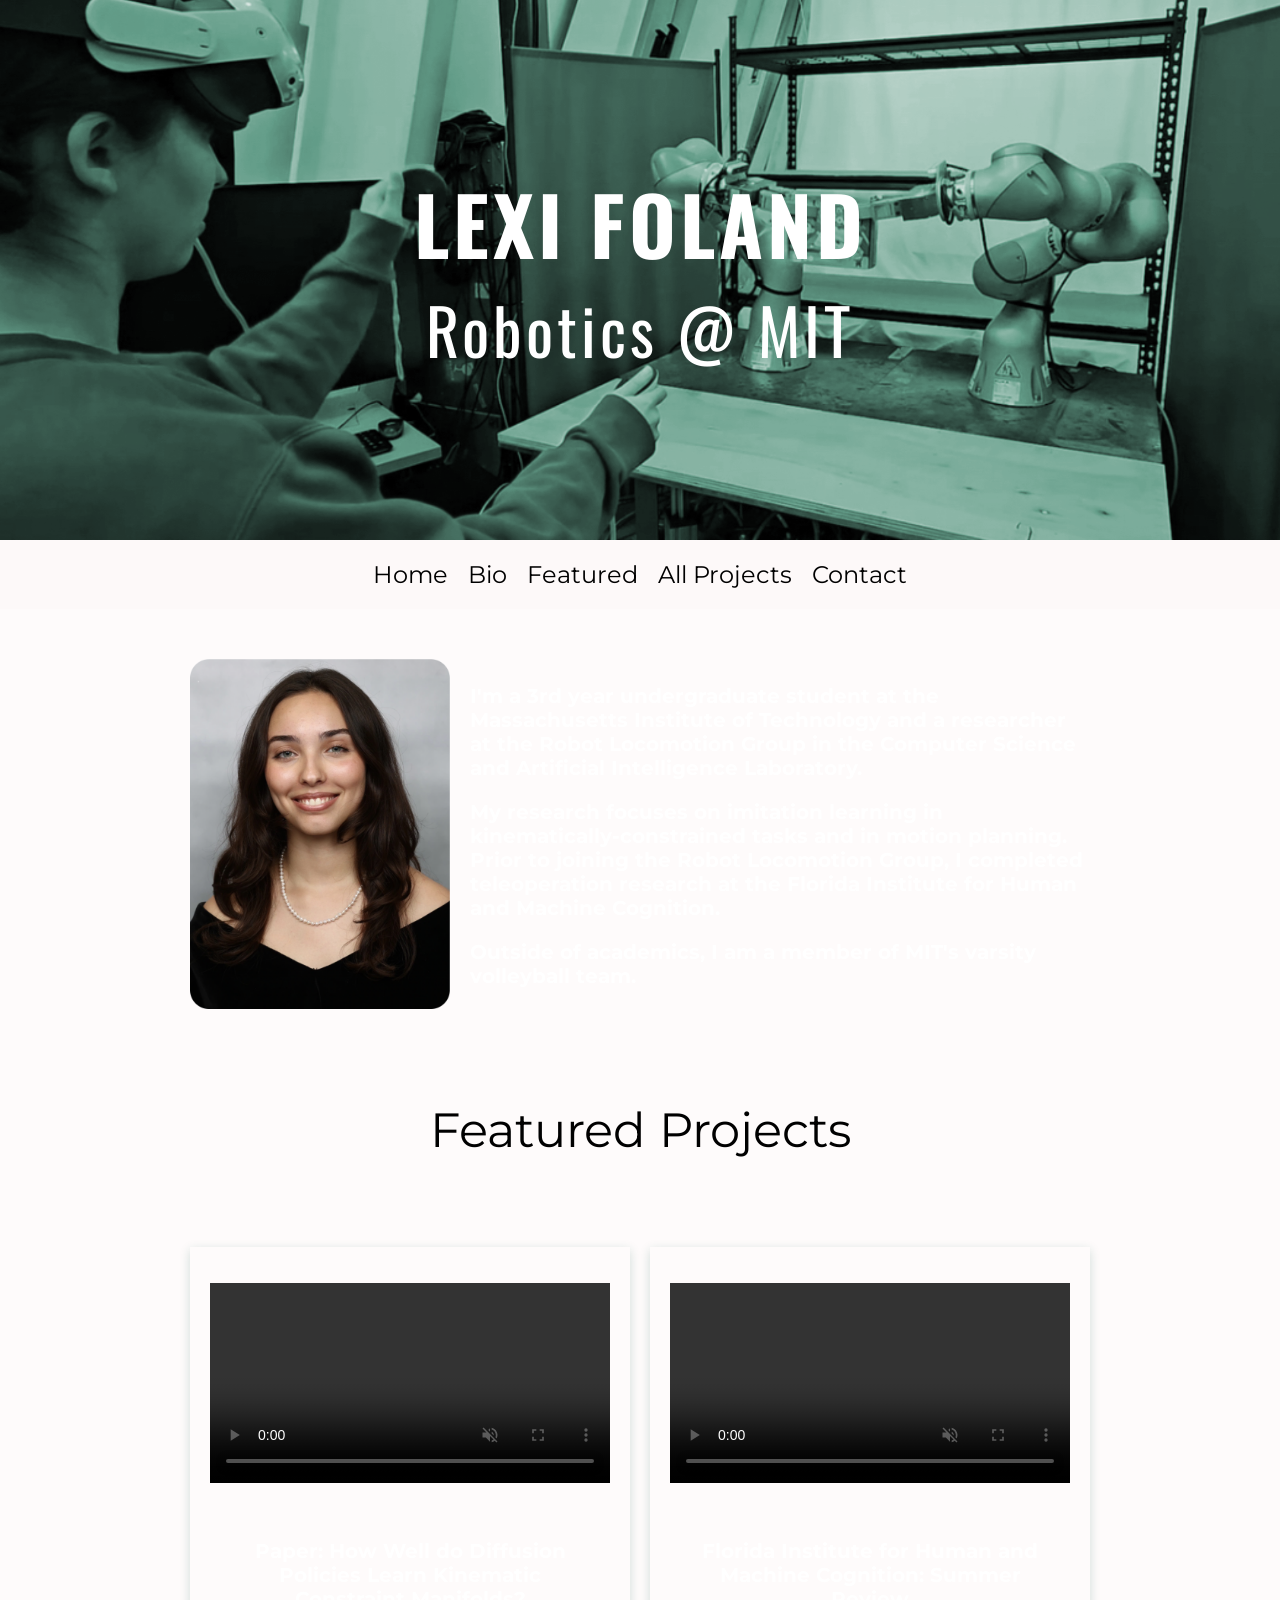
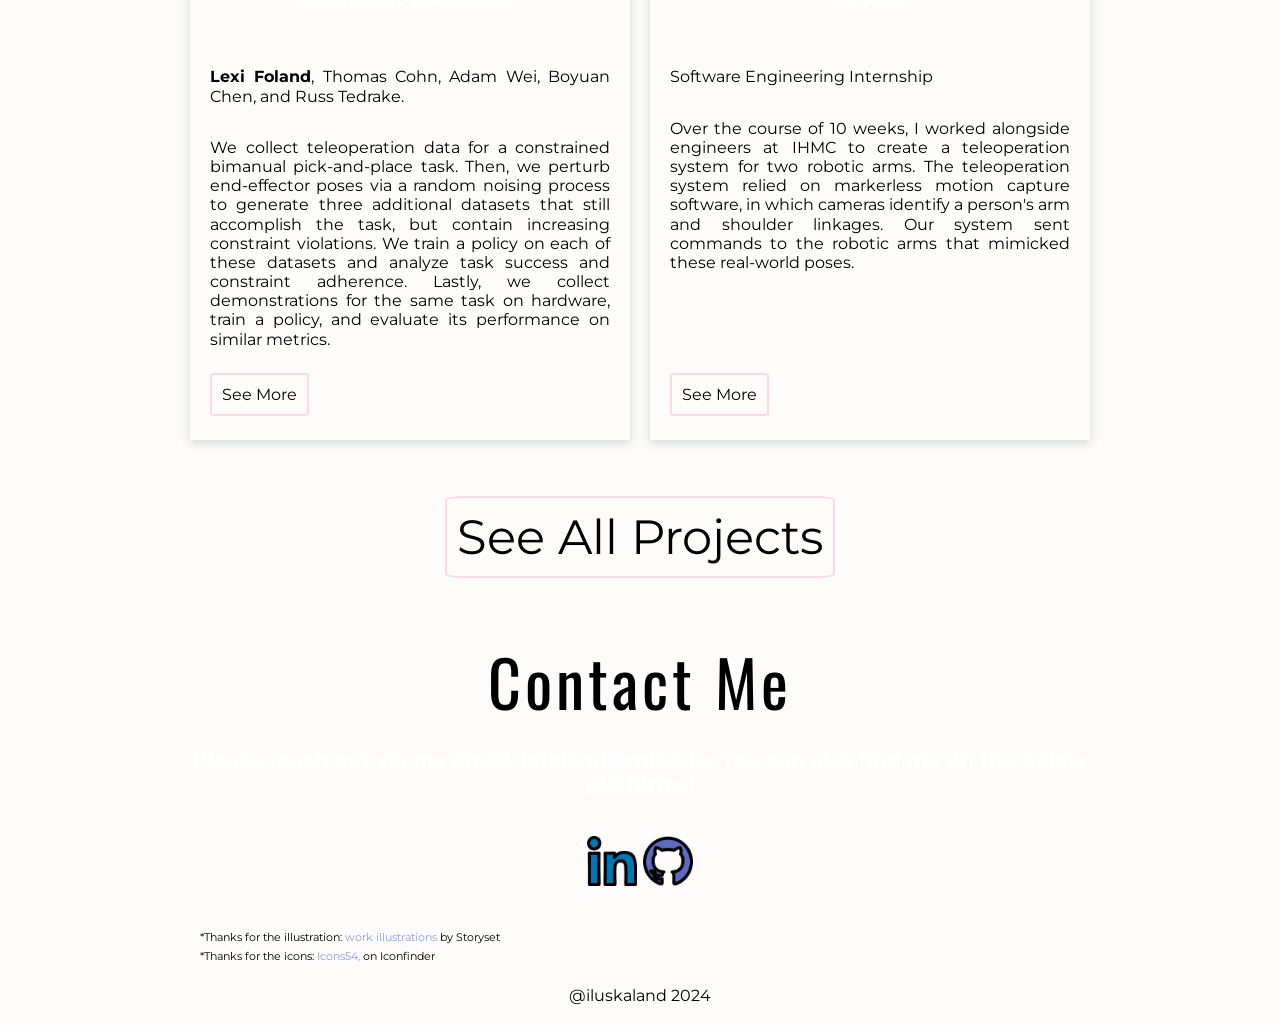
==== index.html @ 935d7202 "Adding personalized content" ====
<!DOCTYPE html>
<html lang="en">

<head>
    <meta charset="UTF-8">
    <meta name="viewport" content="width=device-width, initial-scale=1.0">
    <!-- Review this part and modify it to your liking -->
    <meta name="description" content="Sample text for portfolio template meta tag">
    <meta name="keywords" content="Sample text for portfolio template meta tag">
    <meta name="author" content="Sample text for portfolio template meta tag">
    <title>Lexi Foland</title>
    <!-- Adding favicon for older and modern browsers,
        It is best to add favicon to the main folder,
        I used an only ico converter for best result,
        Do not forget to clear you cache to see the changes -->
    <link rel="shortcut icon" type="image/x-icon" href="favicon.ico">
    <link rel="icon" type="image/x-icon" href="favicon.ico">
    <link rel="stylesheet" type="text/css" href="style.css">
    <!-- font for the quote -->
    <link rel="preconnect" href="https://fonts.googleapis.com">
    <link rel="preconnect" href="https://fonts.gstatic.com" crossorigin>
    <link href="https://fonts.googleapis.com/css2?family=Covered+By+Your+Grace&display=swap" rel="stylesheet">
    <!-- font for the body -->
    <link rel="preconnect" href="https://fonts.googleapis.com">
    <link rel="preconnect" href="https://fonts.gstatic.com" crossorigin>
    <link href="https://fonts.googleapis.com/css2?family=Montserrat:wght@200&display=swap" rel="stylesheet">
    <link rel="preconnect" href="https://fonts.gstatic.com" crossorigin>
    <link href="https://fonts.googleapis.com/css2?family=Montserrat:wght@400&display=swap" rel="stylesheet">
    <!-- font for headings -->
    <link rel="preconnect" href="https://fonts.googleapis.com">
    <link rel="preconnect" href="https://fonts.gstatic.com" crossorigin>
    <link href="https://fonts.googleapis.com/css2?family=Oswald:wght@200&display=swap" rel="stylesheet">
    <link rel="preconnect" href="https://fonts.gstatic.com" crossorigin>
    <link href="https://fonts.googleapis.com/css2?family=Oswald:wght@400&display=swap" rel="stylesheet">
</head>

<body>

    <div class="background-image"></div>
    <!-- navigation bar -->

    <!-- Hero / Header Section -->
    <header id="header" class="header-bg">

    <section class="header-content">
        <h1 class="large">Lexi Foland</h1>
        <h2 class="medium-spacing">Robotics @ MIT</h2>
    </section>
    </header>

    <nav class="sticky">
        <label for="drop" class="toggle" id="main-toggle">
            <span class="nav-icon"></span>
        </label>
        <input type="checkbox" id="drop">
        <ul class="main-nav">
            <li><a href="#header">Home</a></li>
            <li><a href="#about-me">Bio</a></li>
            <li><a href="#featured-projects">Featured</a></li>
            <li><a href="portfolio.html">All Projects</a></li>
            <li><a href="#contact-me">Contact</a></li>
        </ul>
    </nav>

    <section id="about-me" class="wrapper">
        <section class="margin-auto">
            <img class="max-width max-height" src="assets/self_portrait.png" alt="about-me-logo">
        </section>
        <section class="align-center">
            <p class="bold">I'm a 3rd year undergraduate student at the Massachusetts Institute of Technology and a researcher at the Robot Locomotion Group in the Computer Science and Artificial Intelligence Laboratory.</p>
            <p class="bold">My research focuses on imitation learning in kinematically-constrained tasks and in motion planning. Prior to joining the Robot Locomotion Group, I completed teleoperation research at the Florida Institute for Human and Machine Cognition.</p>
            <p class="bold">Outside of academics, I am a member of MIT's varsity volleyball team. </p>
            <p class="bold"></p>
        </section>
    </section>

    <!-- Projects -->
    <!-- If you have more projects you are working on at the moment, or just want to show more, double the whole section below without the title and you are good to go -->
    <section>
        <h3 class="main-title center padding" id="featured-projects">Featured Projects</h3>
    </section>
    <section class="wrapper">
        <section class="column card justify flex">
            <p><video class="box max-width align-center" autoplay loop muted controls src="assets/18.mp4"></video></p>
            <p class="padding bold center">Paper: How Well do Diffusion Policies Learn Kinematic Constraint Manifolds?</p>
            <p><b>Lexi Foland</b>, Thomas Cohn, Adam Wei, Boyuan Chen, and Russ Tedrake.</p>
            <p>We collect teleoperation data for a constrained bimanual pick-and-place task. Then, we perturb end-effector poses via a random noising process to generate three additional datasets that still accomplish the task, but contain increasing constraint violations. We train a policy on each of these datasets and analyze task success and constraint adherence. Lastly, we collect demonstrations for the same task on hardware, train a policy, and evaluate its performance on similar metrics.</p>
            <p class="padding-top bottom"><a href="https://diffusion-learns-kinematic.github.io/" class="button-outline">See More</a></p>
        </section>
        <section class="column card justify flex">
            <p><video class="box max-width align-center" autoplay loop muted controls src="assets/Franka Arms QP Vid 1.mp4"></video></p>
            <p class="padding bold center">Florida Institute for Human and Machine Cognition: Summer Review</p>
            <p>Software Engineering Internship</p>
            <p>Over the course of 10 weeks, I worked alongside engineers at IHMC to create a teleoperation system for two robotic arms.
                The teleoperation system relied on markerless motion capture software, in which cameras identify a person's arm and shoulder linkages.
                Our system sent commands to the robotic arms that mimicked these real-world poses.</p>
            <p class="padding-top bottom"><a href="https://youtu.be/0zt8CV0h6kI?si=H4PTQdbEcE3grcMt" class="button-outline">See More</a></p>
        </section>

    </section>
    <section>
        <h3 class="main-title center"><a href="portfolio.html" class="button-outline"> See All Projects </a></h3>
    </section>

    <!-- contact me -->
    <!-- Five logo can be in one row, and if it still not enough, you can create another row, buy doubleing the "box-contact" section -->
    <section id="contact-me" class="w-900 padding">
        <section class="margin-auto align-center">
            <h1 class="medium-spacing center">Contact Me<span></span></h1>
            <h2 class="bold center"></p> Please reach out via my email, lkfoland@mit.edu. You can also find me on the below platforms!</p>
            <section class="box-contact margin-auto padding-top">
                <span>
                    <a href="https://www.linkedin.com/in/lexi-foland-420482292" target="_blank"><img class="logo" src="assets/linkedin.png"
                            alt=""></a>
                </span>
                <span>
                    <a href="https://github.com/lexifol" target="_blank"><img class="logo" src="assets/github.png" alt=""></a>
                </span>
            </section>
        </section>
    </section>

    <!-- special thanks -->
    <!-- Here you can see the free resources I've used for the logos and illustrations. Do not forget to give credit to the creators of the free stuffs use may use additionally -->
    <section>
        <p class="small thanks justify w-900 padding-left">*Thanks for the illustration:
            <a class="link colorful-letter" href="https://storyset.com/work" target="_blank">work illustrations</a> by
            Storyset

        </p>
        <p class="small thanks justify w-900 padding-left">*Thanks for the icons:
            <span><a class="link colorful-letter" href="https://www.freepik.com/author/user17392997/icons" target="_blank">Icons54,
                </a></span>
            on Iconfinder
        </p>
    </section>

    <!-- footer -->
    <!-- waits for you to take over! -->
    <footer>@iluskaland 2024</footer>
</body>

</html>
---- style.css ----
/* BODY */
html{
    font-size: 100%;
    line-height: 1.2rem;
    /* text-size adjust is to maintain the text-size even when the users rotates their phone to landscape view */
    -webkit-text-size-adjust: 100%;
    /* Firefox supports only the android version and safari supports only the ios version at the moment according to MDN (2023)*/
    -moz-text-size-adjust: 100%;
    -ms-text-size-adjust: 100%;
}

body {
    background-color: rgba(253, 244, 244, 30%);
    font-family: 'Montserrat', Arial, sans-serif;
    margin: 0px;
}
/*-------------------------------------------*/

html {
  scroll-padding-top: 80px; /* Adjust this value to match your fixed header's height */
  scroll-behavior: smooth;
}

/* GENERAL */
/* Fonts */
.large{
    font-weight: normal;
    line-height: normal;
    font-family: 'Oswald', Arial, sans-serif;
    font-size: 5rem;
    letter-spacing: 4px;
    font-weight: bold;
    text-transform: uppercase;
    margin: 0px;
    background-image: linear-gradient(135deg, rgb(255, 255, 255)0%, rgb(255, 255, 255)60%);
    background-clip: text;
    -webkit-background-clip: text;
    -webkit-text-fill-color: transparent;
    word-wrap: break-word;
}

.medium-spacing{
    font-weight: normal;
    line-height: normal;
    font-family: 'Oswald', Arial, sans-serif;
    font-size: 4rem;
    letter-spacing: 4px;
    margin: 0px;
}

.medium-spacing-halfsize{
    font-weight: normal;
    line-height: normal;
    font-family: 'Oswald', Arial, sans-serif;
    font-size: 2rem;
    letter-spacing: 4px;
    margin: 0px;
}

.main-title-large{
    font-weight: normal;
    line-height: normal;
    font-size: 3rem;
}

.main-title{
    font-weight: normal;
    line-height: normal;
    font-size: 3rem;
}

.small{
    font-weight: normal;
    font-size: 0.7rem;
}

.quote{
    font-family: 'Covered By Your Grace', cursive, sans-serif;
    font-size: 1.5em;
}

.uppercase{
    text-transform: uppercase;
}

.italic{
    font-style: italic;
}

.bold{
    font-weight: bold;
    color: white;
    font-size: 1.25em;
    line-height: normal;
}

.colorful-letter{
    background-image: linear-gradient(135deg, rgb(135, 151, 218)0%, rgb(134, 154, 255)60%);
    background-clip: text;
    -webkit-background-clip: text;
    -webkit-text-fill-color: transparent;
}

/* Background colors */
.baby-pink{
    background-color: rgba(253, 129, 187, 0.3);
    margin: 20px auto;
    padding: 20px;
    text-align: center;
}

.baby-pink-light{
    background-color: rgba(243, 162, 200, 0.3);
    margin: 20px auto;
    padding: 20px;
    text-align: center;
}

/* Setting alignments and sizing */
/* for the flexbox */
.wrapper{
    max-width: 900px;
    margin: auto;
    padding: 20px;
    display: flex;
    gap: 20px 20px;
}

.column{
    flex: 50%;
}

.w-900{
    max-width: 900px;
    margin: auto;
}

/* for the grid system */
.grid-system-2{
    display: grid;
    grid-template-columns: repeat(2, 1fr);
    gap: 1rem;
}

.grid-system-4{
    display: grid;
    grid-template-columns: repeat(auto-fill, minmax(200px, 1fr));
    gap: 1rem;
}

/* other */
.max-width{
    max-width: 450px;
}

.max-height{
    max-height: 350px;
}

.align-center{
    align-self: center;
}

.justify-content{
    justify-content: right;
}

.justify{
    text-align: justify;
}

.center{
    text-align: center;
}

.padding{
    padding: 20px;
}

.padding-top{
    padding-top: 20px;
}

.padding-right{
    padding-right: 20px;
}

.padding-bottom{
    padding-bottom: 20px;
}

.padding-left{
    padding-left: 20px;
}

.margin-auto{
    margin: auto;
}

.margin-trbl10{
    margin: 10px;
}

/* for sticky bottom button */
.flex{
    display: flex;
    flex-direction: column;
}

.bottom{
    align-self: flex-start;
    margin-top: auto;
}

/* Miscellaneous */
.button{
    background-color: rgba(253, 129, 187, 0.3);
    padding: 10px;
    text-decoration: none;
    border-radius: 5%;
    color: black;
}

/* I only used button-outline on this project, but you may like the other one more */
.button-outline{
    border: 2px solid  rgba(253, 129, 187, 0.3);
    padding: 10px;
    text-decoration: none;
    border-radius: 5%;
    color: black;
}

.link{
    text-decoration: none;
}

/* I had to double this code, because of the :hover and :active on link above */
.link-no-scale{
    text-decoration: none;
}

.no-padding-list-item{
    padding-left: 0;
}

.padding-list-10{
    padding: 10px;
}

.no-bullet-list{
    list-style-type: none;
}
/* ---------------------------------- */

/* ANIMATIONS AND OTHER BEAUTIES */
.button-outline:hover, .button-outline:active{
    border: 2px solid  rgba(253, 129, 187, 0.3);
    background-color: rgba(253, 129, 187, 0.6);
    padding: 10px;
    text-decoration: none;
    border-radius: 5%;
    color: rgb(255, 255, 255);
    transition: background-color 1s ease, color 1s ease;
}

.link:hover, .link:active{
    font-size: 1.2rem;
    transform: scale(1.5);
    transition: 1s ease-in-out;
    /* second solution: */
    /* font-size: 1.2rem;
    transition: font-size 2s ease-in-out;  */
}

.progress-bar:hover, .progress-bar:active {
    box-shadow: 5px 5px 5px #1c947e;
    transition: box-shadow 1s ease;
}

/* ---------------------------------- */

/* NAV */
nav {
    margin-bottom: 30px;
}

.main-nav{
    background-color: rgb(253, 249, 249);
    display: flex;
    list-style-type: none;
    justify-content: center;
    padding: 20px;
    margin: 0px;
    font-size: 1.5em;
}

.main-nav li {
    padding: 5px 10px;
}

.main-nav li a {
    color: #000000;
    text-decoration: none;
}

.main-nav li a:hover {
    color: rgb(254, 175, 210);
    text-decoration: none;
    font-weight: bold;
}

.sticky {
    position: -webkit-sticky; /* for Safari */
    position: sticky;
    top: 0;
    align-self: flex-start; /* <-- this is the fix */
}

/* Nav-icon */
.toggle, #drop{
    display: none;
}

#main-toggle{
    border: 1px solid #df36854d;
    float: right;
    padding: 20px;
    /* position: relative; */
    user-select: none;
}

.nav-icon{
    background-color: #df36854d;
    display: block;
    height: 3px;
    width: 10px;
    position: relative;
}

.nav-icon::before,
.nav-icon::after{
    background-color: #df36854d;
    content: "";
    display: block;
    height: 100%;
    width: 100%;
    position: absolute;
}

.nav-icon::before{
    top: 5px;
}

.nav-icon::after{
    top: -5px;
}
/* ---------------------------------- */

/* FOOTER */
footer{
    color: #000000;
    text-align: center;
    padding: 20px 0px;
}
/* ---------------------------------- */

/* INTRODUCTION */
.header-img{
    border-radius: 70%;
}
/* ---------------------------------- */

/* ARTICLE */
/* Everything here is made with general classes. Find them in the GENERAL section */
/* ---------------------------------- */

/* ABOUT ME */
/* Everything here is made with general classes. Find them in the GENERAL section */
/* ---------------------------------- */

/* SKILLS */
.skills {
    list-style: none;
    text-transform: uppercase;
}

.progress-bar {
    background-color: #353b48;
    display: block;
    height: 10px;
    border-radius: 20px;
}

.progress-bar span {
    height: 10px;
    float: left;
    background: linear-gradient(135deg, rgb(250, 113, 283)0%, rgb(255, 142, 134)60%);
    border-radius: 20px;
    -webkit-background: linear-gradient(135deg, rgb(250, 113, 283) 0%, rgb(255, 142, 134) 60%);
    -webkit-border-radius: 20px;
}

.html {
    width: 90%;
    animation: html 3s;
}

.css {
    width: 75%;
    animation: css 3s;
}

.javascript {
    width: 63%;
    animation: javascript 3s;
}

.php {
    width: 54%;
    animation: php 3s;
}

.comm-adapt {
    width: 90%;
    animation: comm-adapt 3s;
}

.team-player {
    width: 85%;
    animation: team-player 3s;
}

.problem-solving {
    width: 82%;
    animation: problem-solving 3s;
}

.open-minded {
    width: 75%;
    animation: open-minded 3s;
}

@keyframes html {
    0% {
        width: 0%;
    }
    100% {
        width: 90%;
    }
}

@keyframes css {
    0% {
        width: 0%;
    }
    100% {
        width: 75%;
    }
}

@keyframes javascript {
    0% {
        width: 0%;
    }
    100% {
        width: 63%;
    }
}

@keyframes php {
    0% {
        width: 0%;
    }
    100% {
        width: 54%;
    }
}

@keyframes comm-adapt {
    0% {
        width: 0%;
    }
    100% {
        width: 90%;
    }
}

@keyframes team-player {
    0% {
        width: 0%;
    }
    100% {
        width: 85%;
    }
}

@keyframes problem-solving {
    0% {
        width: 0%;
    }
    100% {
        width: 82%;
    }
}

@keyframes open-minded {
    0% {
        width: 0%;
    }
    100% {
        width: 75%;
    }
}
/* ---------------------------------- */

/* PROJECTS */
/* I also used these card settings on other sub-pages */
.card{
    box-shadow: 0 3px 10px rgba(27, 101, 81, 0.2);
    padding: 20px;
}

.box{
    display: block;
    width: 100%;
    height: 200px
}
/* ---------------------------------- */

/* CONTACT ME */
.box-contact{
    display: block;
    width: 100%;
    text-align: center;
}

.logo{
    width: 50px;
}
/* ---------------------------------- */

/* SPECIAL THANKS */
/* Everything here is made with general classes. Find them in the GENERAL section */
/* ---------------------------------- */

/* RESPONSIVENESS */
/* Had to pay attention for that wondow.innerWidth when calculated max-width */
@media screen and (max-width: 867px){
    body{
        font-size: 90%;
    }

    .grid-system-2{
        grid-template-columns: 1fr;
    }

    .large{
        font-size: 4rem;
    }

    .medium-spacing{
        font-size: 2.5rem;
    }

    .main-title-large{
        font-size: 2rem;
        text-align: center;
        margin: 0;
    }

    .main-title{
        text-align: center;
        margin: 0;
    }

    .small{
        font-size: 0.6rem;
    }

    .max-width{
        max-width: 300px
    }

    .max-height{
        max-height: 250px;
    }

    .padding-top{
        padding-top: 10px;
    }

    .padding-right{
        padding-right: 10px;
    }

    .padding-bottom{
        padding-bottom: 10px;
    }

    .padding-left{
        padding-left: 10px;
    }

    .logo{
        width: 40px;
    }
}

/* wrapper on home page looks better with this @media */
@media screen and (max-width: 750px){
    .wrapper{
        flex-direction: column;
        gap: 20px 0px;
    }

    .column{
        flex: 100%;
    }

    .box{
        margin: auto;
    }

    .thanks{
        text-align: center;
    }
}

/* media query for hamburger menu with dropdown */
@media screen and (max-width: 510px){
    .main-nav{
        display: none;
    }

    .toggle{
        display: block;
        background-color: #ffffff;
        border: 1px solid #fd81bb4d;
    }

    .toggle:hover{
        background-color: #f0e7e7;
    }

    #drop:checked+.main-nav{
        display: block;
    }

    nav{
        padding-bottom: 25px;
    }

    .max-width{
        max-width: 100%;
    }
}

/* media query for smaller screens */
/* smaller fonts were my way to go */
@media screen and (max-width: 377px){
    body{
        line-height: 1.5rem;
    }

    .large{
        font-size: 3rem;
    }

    .medium-spacing{
        font-size: 1.5rem;
    }

    .medium-spacing-halfsize{
        font-size: 1.5rem;
    }

    .main-title{
        font-size: 1rem;
    }

    .main-title-large{
        font-size: 1.5rem;
    }
}

/* DARK THEME */
@media (prefers-color-scheme: dark) {
    body {
        background-color: rgb(0, 36, 45);
        color: white;
    }

    .baby-pink {
        background-color: rgb(125, 209, 199);
    }

    .baby-pink-light {
        background-color: rgb(0, 49, 61);
        border: 2px solid white;
    }

    .main-nav {
        background-color: rgb(0, 49, 61);
    }

    .main-nav li a {
        color: white;
    }

    .main-nav li a:hover {
        color: white;
    }

    #main-toggle{
        border: 1px solid rgba(255, 255, 255, 0.6);
        background-color: rgba(45, 45, 45, 1);
    }

    .nav-icon{
        background-color: rgba(255, 255, 255, 0.6);
    }

    .nav-icon::before,
    .nav-icon::after{
        background-color: rgba(255, 255, 255, 0.6);
    }

    .button-outline{
        border: 2px solid rgb(60, 157, 133);
        color: white;
    }

    .button-outline:hover, .button-outline:active{
        border: 2px solid rgb(60, 157, 133);
        background-color: rgb(60, 157, 133);
    }

    .card{
        box-shadow: 0 0px 0px;
        border: 2px solid rgb(60, 157, 133);
    }

    .logo{
        padding: 2px;
        border-radius: 4px;
    }

    .hobbies{
        background-color: white;
        border-radius: 100%;
        padding: 10px;
    }

    footer{
        color: white;
    }

    @media screen and (max-width: 929px) {
        .baby-pink-light {
            margin-left: 10px;
            margin-right: 10px;
        }
    }
}
/* Hero / Header background */
.header-bg {
  position: relative;
  width: 100%;
  height: 60vh; /* full viewport height */
  background-image: url('assets/bg.png');
  background-size: cover;       /* fill the header area completely */
  background-position: center;  /* center the image */
  background-repeat: no-repeat;
  display: flex;
  justify-content: center;      /* center horizontally */
  align-items: center;          /* center vertically */
  text-align: center;
  color: white;
  z-index: 1;
  overflow: hidden;
}

/* Optional dark overlay for text readability */
.header-bg .overlay {
  position: absolute;
  top: 0;
  left: 0;
  width: 100%;
  height: 100%;
  background: rgba(0,0,0,0.4); /* adjust darkness */
  z-index: 1;
}

/* Header content sits above overlay */
.header-bg .header-content {
  position: relative;
  z-index: 2;
}

/* Navbar stays above background naturally */
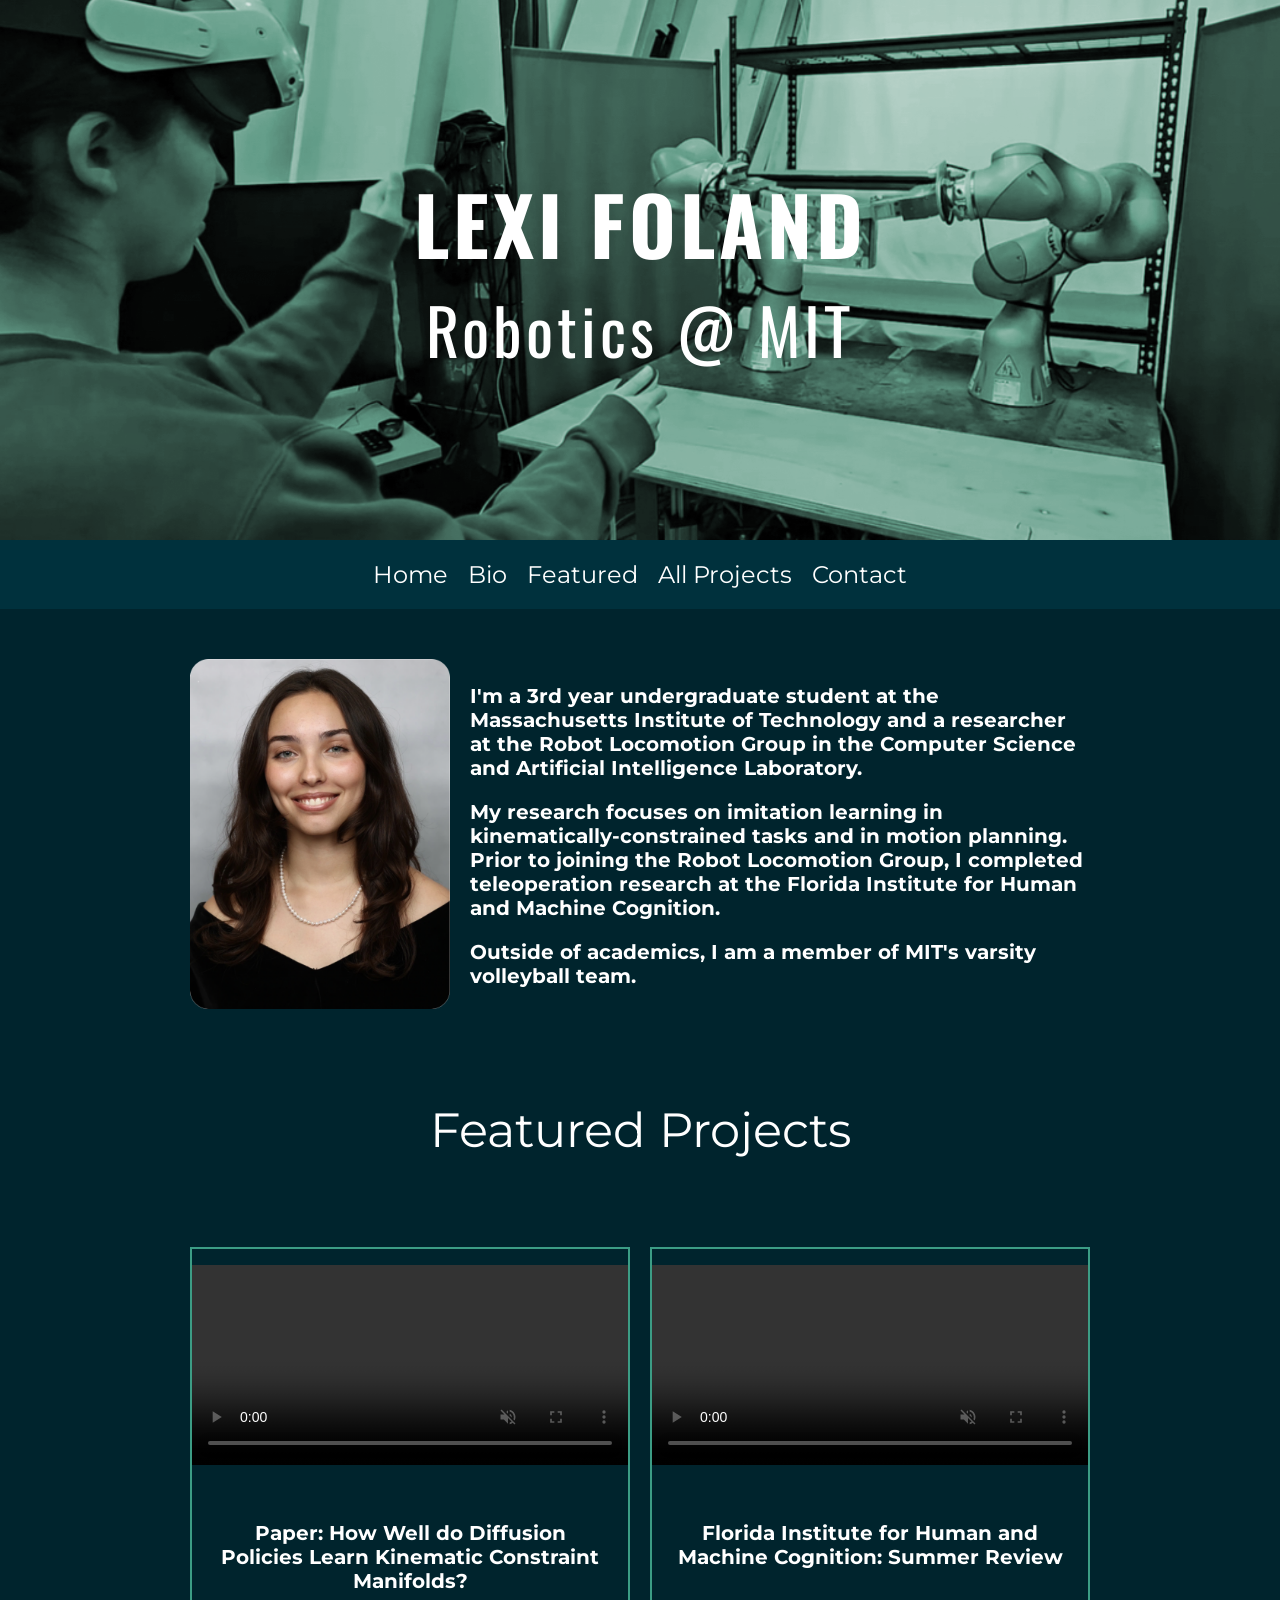
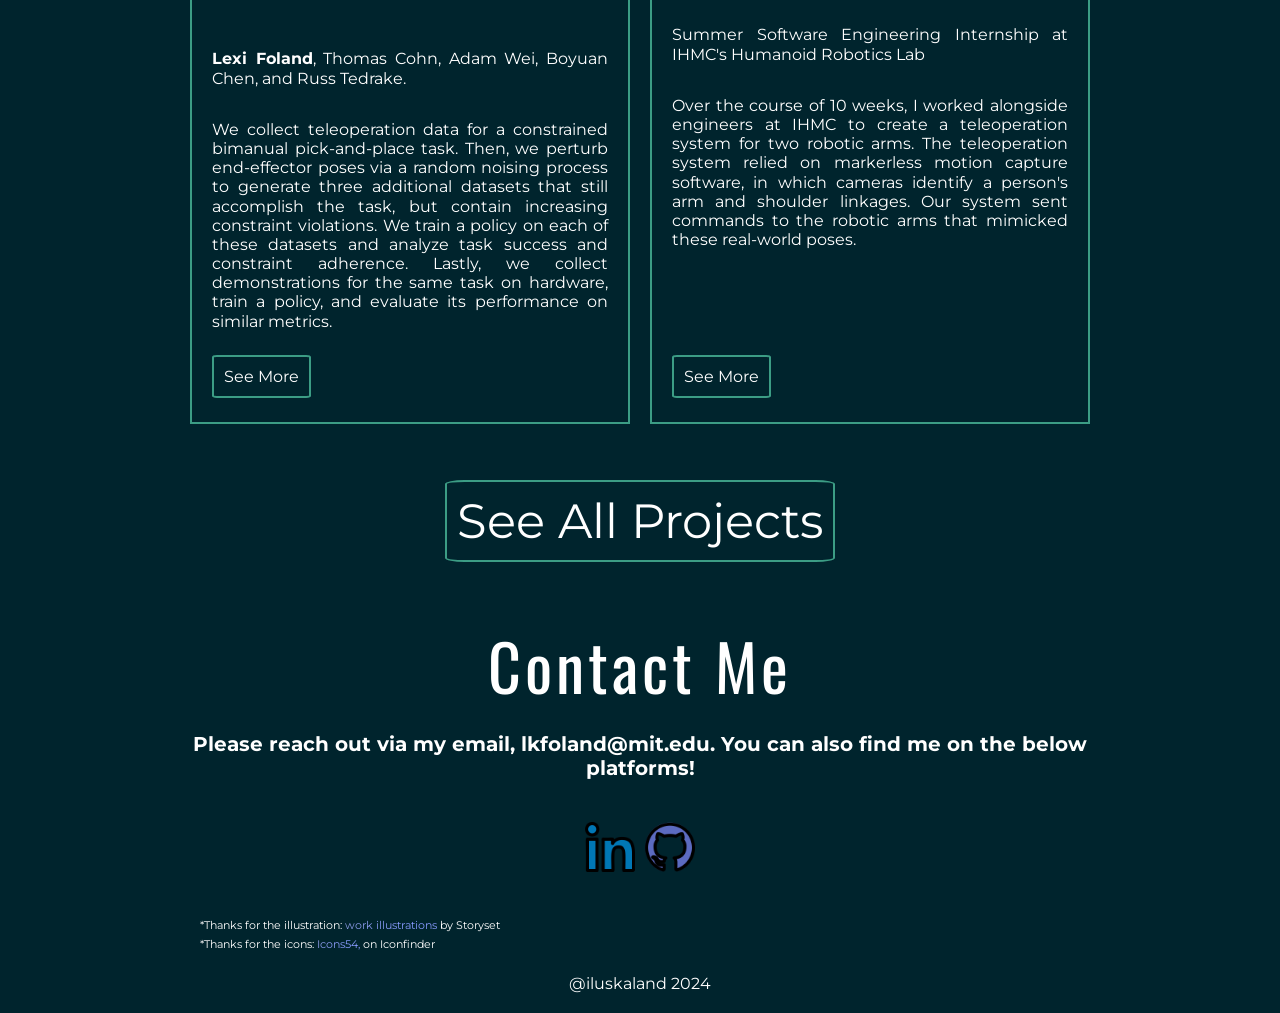
==== commit 7fc07106: "Fixing margin error" ====
--- a/index.html
+++ b/index.html
@@ -83,18 +83,19 @@
         <section class="column card justify flex">
             <p><video class="box max-width align-center" autoplay loop muted controls src="assets/18.mp4"></video></p>
             <p class="padding bold center">Paper: How Well do Diffusion Policies Learn Kinematic Constraint Manifolds?</p>
-            <p><b>Lexi Foland</b>, Thomas Cohn, Adam Wei, Boyuan Chen, and Russ Tedrake.</p>
-            <p>We collect teleoperation data for a constrained bimanual pick-and-place task. Then, we perturb end-effector poses via a random noising process to generate three additional datasets that still accomplish the task, but contain increasing constraint violations. We train a policy on each of these datasets and analyze task success and constraint adherence. Lastly, we collect demonstrations for the same task on hardware, train a policy, and evaluate its performance on similar metrics.</p>
-            <p class="padding-top bottom"><a href="https://diffusion-learns-kinematic.github.io/" class="button-outline">See More</a></p>
+            <p class="padding-left padding-right"><b>Lexi Foland</b>, Thomas Cohn, Adam Wei, Boyuan Chen, and Russ Tedrake.</p>
+            <p class="padding-left padding-right">We collect teleoperation data for a constrained bimanual pick-and-place task. Then, we perturb end-effector poses via a random noising process to generate three additional datasets that still accomplish the task, but contain increasing constraint violations. We train a policy on each of these datasets and analyze task success and constraint adherence. Lastly, we collect demonstrations for the same task on hardware, train a policy, and evaluate its performance on similar metrics.</p>
+            <p class="padding bottom"><a href="https://diffusion-learns-kinematic.github.io/" class="button-outline">See More</a></p>
         </section>
         <section class="column card justify flex">
             <p><video class="box max-width align-center" autoplay loop muted controls src="assets/Franka Arms QP Vid 1.mp4"></video></p>
             <p class="padding bold center">Florida Institute for Human and Machine Cognition: Summer Review</p>
-            <p>Software Engineering Internship</p>
-            <p>Over the course of 10 weeks, I worked alongside engineers at IHMC to create a teleoperation system for two robotic arms.
+            <p class="padding-left padding-right">Summer Software Engineering Internship at IHMC's Humanoid Robotics Lab
+            </p>
+            <p class="padding-left padding-right">Over the course of 10 weeks, I worked alongside engineers at IHMC to create a teleoperation system for two robotic arms.
                 The teleoperation system relied on markerless motion capture software, in which cameras identify a person's arm and shoulder linkages.
                 Our system sent commands to the robotic arms that mimicked these real-world poses.</p>
-            <p class="padding-top bottom"><a href="https://youtu.be/0zt8CV0h6kI?si=H4PTQdbEcE3grcMt" class="button-outline">See More</a></p>
+            <p class="padding bottom"><a href="https://youtu.be/0zt8CV0h6kI?si=H4PTQdbEcE3grcMt" class="button-outline">See More</a></p>
         </section>
 
     </section>
--- a/style.css
+++ b/style.css
@@ -10,7 +10,8 @@
 }
 
 body {
-    background-color: rgba(253, 244, 244, 30%);
+    background-color: rgb(0, 36, 45);
+    color: white;
     font-family: 'Montserrat', Arial, sans-serif;
     margin: 0px;
 }
@@ -103,14 +104,15 @@
 
 /* Background colors */
 .baby-pink{
-    background-color: rgba(253, 129, 187, 0.3);
+    background-color: rgb(125, 209, 199);
     margin: 20px auto;
     padding: 20px;
     text-align: center;
 }
 
 .baby-pink-light{
-    background-color: rgba(243, 162, 200, 0.3);
+    background-color: rgb(0, 49, 61);
+    border: 2px solid white;
     margin: 20px auto;
     padding: 20px;
     text-align: center;
@@ -223,11 +225,11 @@
 
 /* I only used button-outline on this project, but you may like the other one more */
 .button-outline{
-    border: 2px solid  rgba(253, 129, 187, 0.3);
+    border: 2px solid rgb(60, 157, 133);
     padding: 10px;
     text-decoration: none;
     border-radius: 5%;
-    color: black;
+    color: white;
 }
 
 .link{
@@ -254,8 +256,8 @@
 
 /* ANIMATIONS AND OTHER BEAUTIES */
 .button-outline:hover, .button-outline:active{
-    border: 2px solid  rgba(253, 129, 187, 0.3);
-    background-color: rgba(253, 129, 187, 0.6);
+    border: 2px solid rgb(60, 157, 133);
+    background-color: rgb(60, 157, 133);
     padding: 10px;
     text-decoration: none;
     border-radius: 5%;
@@ -285,7 +287,7 @@
 }
 
 .main-nav{
-    background-color: rgb(253, 249, 249);
+    background-color: rgb(0, 49, 61);
     display: flex;
     list-style-type: none;
     justify-content: center;
@@ -299,12 +301,12 @@
 }
 
 .main-nav li a {
-    color: #000000;
+    color: white;
     text-decoration: none;
 }
 
 .main-nav li a:hover {
-    color: rgb(254, 175, 210);
+    color: white;
     text-decoration: none;
     font-weight: bold;
 }
@@ -322,7 +324,8 @@
 }
 
 #main-toggle{
-    border: 1px solid #df36854d;
+    border: 1px solid rgba(255, 255, 255, 0.6);
+    background-color: rgba(45, 45, 45, 1);
     float: right;
     padding: 20px;
     /* position: relative; */
@@ -330,7 +333,7 @@
 }
 
 .nav-icon{
-    background-color: #df36854d;
+    background-color: rgba(255, 255, 255, 0.6);
     display: block;
     height: 3px;
     width: 10px;
@@ -339,7 +342,7 @@
 
 .nav-icon::before,
 .nav-icon::after{
-    background-color: #df36854d;
+    background-color: rgba(255, 255, 255, 0.6);
     content: "";
     display: block;
     height: 100%;
@@ -354,11 +357,18 @@
 .nav-icon::after{
     top: -5px;
 }
+
+
+.hobbies{
+        background-color: white;
+        border-radius: 100%;
+        padding: 10px;
+}
 /* ---------------------------------- */
 
 /* FOOTER */
 footer{
-    color: #000000;
+    color: white;
     text-align: center;
     padding: 20px 0px;
 }
@@ -516,8 +526,8 @@
 /* PROJECTS */
 /* I also used these card settings on other sub-pages */
 .card{
-    box-shadow: 0 3px 10px rgba(27, 101, 81, 0.2);
-    padding: 20px;
+    box-shadow: 0 0px 0px;
+    border: 2px solid rgb(60, 157, 133);
 }
 
 .box{
@@ -536,6 +546,8 @@
 
 .logo{
     width: 50px;
+    padding: 2px;
+    border-radius: 4px;
 }
 /* ---------------------------------- */
 
@@ -683,85 +695,13 @@
     }
 }
 
-/* DARK THEME */
-@media (prefers-color-scheme: dark) {
-    body {
-        background-color: rgb(0, 36, 45);
-        color: white;
-    }
-
-    .baby-pink {
-        background-color: rgb(125, 209, 199);
-    }
-
-    .baby-pink-light {
-        background-color: rgb(0, 49, 61);
-        border: 2px solid white;
-    }
-
-    .main-nav {
-        background-color: rgb(0, 49, 61);
-    }
-
-    .main-nav li a {
-        color: white;
-    }
-
-    .main-nav li a:hover {
-        color: white;
-    }
-
-    #main-toggle{
-        border: 1px solid rgba(255, 255, 255, 0.6);
-        background-color: rgba(45, 45, 45, 1);
-    }
-
-    .nav-icon{
-        background-color: rgba(255, 255, 255, 0.6);
-    }
-
-    .nav-icon::before,
-    .nav-icon::after{
-        background-color: rgba(255, 255, 255, 0.6);
-    }
-
-    .button-outline{
-        border: 2px solid rgb(60, 157, 133);
-        color: white;
-    }
-
-    .button-outline:hover, .button-outline:active{
-        border: 2px solid rgb(60, 157, 133);
-        background-color: rgb(60, 157, 133);
-    }
-
-    .card{
-        box-shadow: 0 0px 0px;
-        border: 2px solid rgb(60, 157, 133);
-    }
-
-    .logo{
-        padding: 2px;
-        border-radius: 4px;
-    }
-
-    .hobbies{
-        background-color: white;
-        border-radius: 100%;
-        padding: 10px;
-    }
-
-    footer{
-        color: white;
-    }
-
-    @media screen and (max-width: 929px) {
+@media screen and (max-width: 929px) {
         .baby-pink-light {
             margin-left: 10px;
             margin-right: 10px;
         }
-    }
-}
+}
+
 /* Hero / Header background */
 .header-bg {
   position: relative;
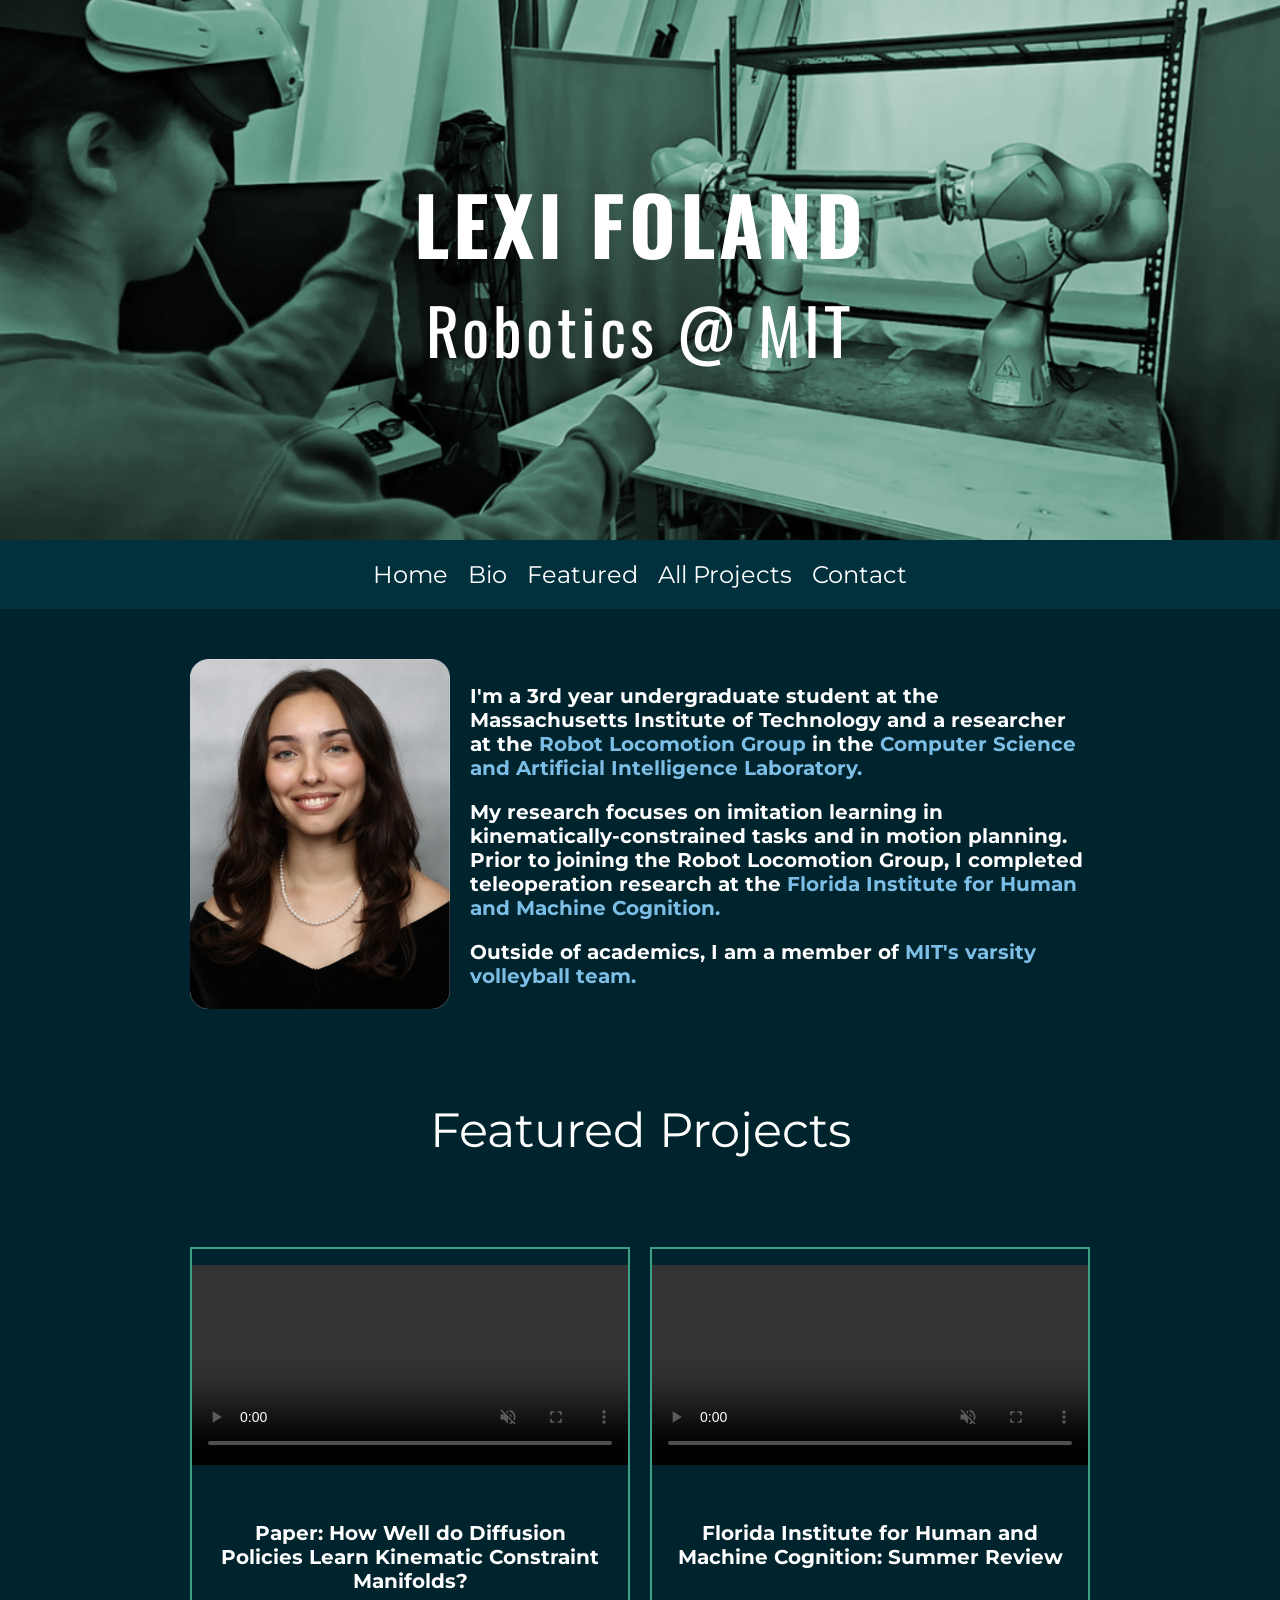
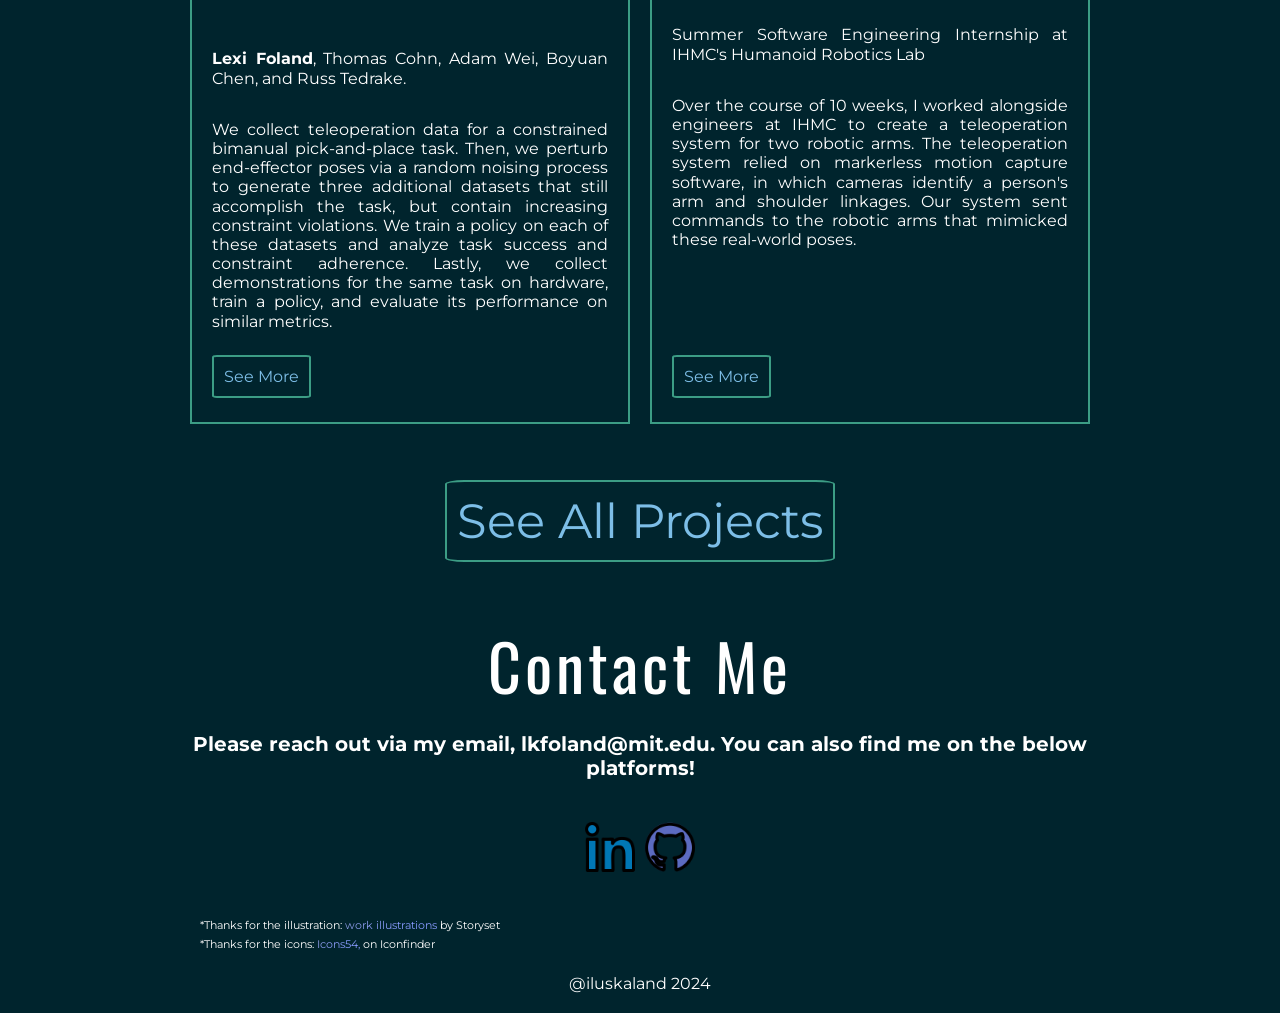
==== commit f2d21125: "Add website hyperlinks" ====
--- a/index.html
+++ b/index.html
@@ -32,6 +32,33 @@
     <link href="https://fonts.googleapis.com/css2?family=Oswald:wght@200&display=swap" rel="stylesheet">
     <link rel="preconnect" href="https://fonts.gstatic.com" crossorigin>
     <link href="https://fonts.googleapis.com/css2?family=Oswald:wght@400&display=swap" rel="stylesheet">
+    <style>
+    /* Style all links */
+    a {
+    text-decoration: none; /* Remove underline from all states */
+    }
+
+    /* Unvisited link */
+    a:link {
+    color: #7dbee7;
+    }
+
+    /* Visited link */
+    a:visited {
+    color: #9f8ae4;
+    }
+
+    /* Mouse over link */
+    a:hover {
+    color: #7dbee7;
+    text-decoration: underline; /* Add underline on hover for feedback */
+    }
+
+    /* Selected link */
+    a:active {
+    color: #7dbee7;
+    }
+    </style>
 </head>
 
 <body>
@@ -67,9 +94,9 @@
             <img class="max-width max-height" src="assets/self_portrait.png" alt="about-me-logo">
         </section>
         <section class="align-center">
-            <p class="bold">I'm a 3rd year undergraduate student at the Massachusetts Institute of Technology and a researcher at the Robot Locomotion Group in the Computer Science and Artificial Intelligence Laboratory.</p>
-            <p class="bold">My research focuses on imitation learning in kinematically-constrained tasks and in motion planning. Prior to joining the Robot Locomotion Group, I completed teleoperation research at the Florida Institute for Human and Machine Cognition.</p>
-            <p class="bold">Outside of academics, I am a member of MIT's varsity volleyball team. </p>
+            <p class="bold">I'm a 3rd year undergraduate student at the Massachusetts Institute of Technology and a researcher at the <a href="https://locomotion.csail.mit.edu/">Robot Locomotion Group</a> in the <a href="https://www.csail.mit.edu/">Computer Science and Artificial Intelligence Laboratory.</a></p>
+            <p class="bold">My research focuses on imitation learning in kinematically-constrained tasks and in motion planning. Prior to joining the Robot Locomotion Group, I completed teleoperation research at the <a href="https://robots.ihmc.us/">Florida Institute for Human and Machine Cognition.</a></p>
+            <p class="bold">Outside of academics, I am a member of <a href="https://mitathletics.com/sports/womens-volleyball">MIT's varsity volleyball team. </a></p>
             <p class="bold"></p>
         </section>
     </section>
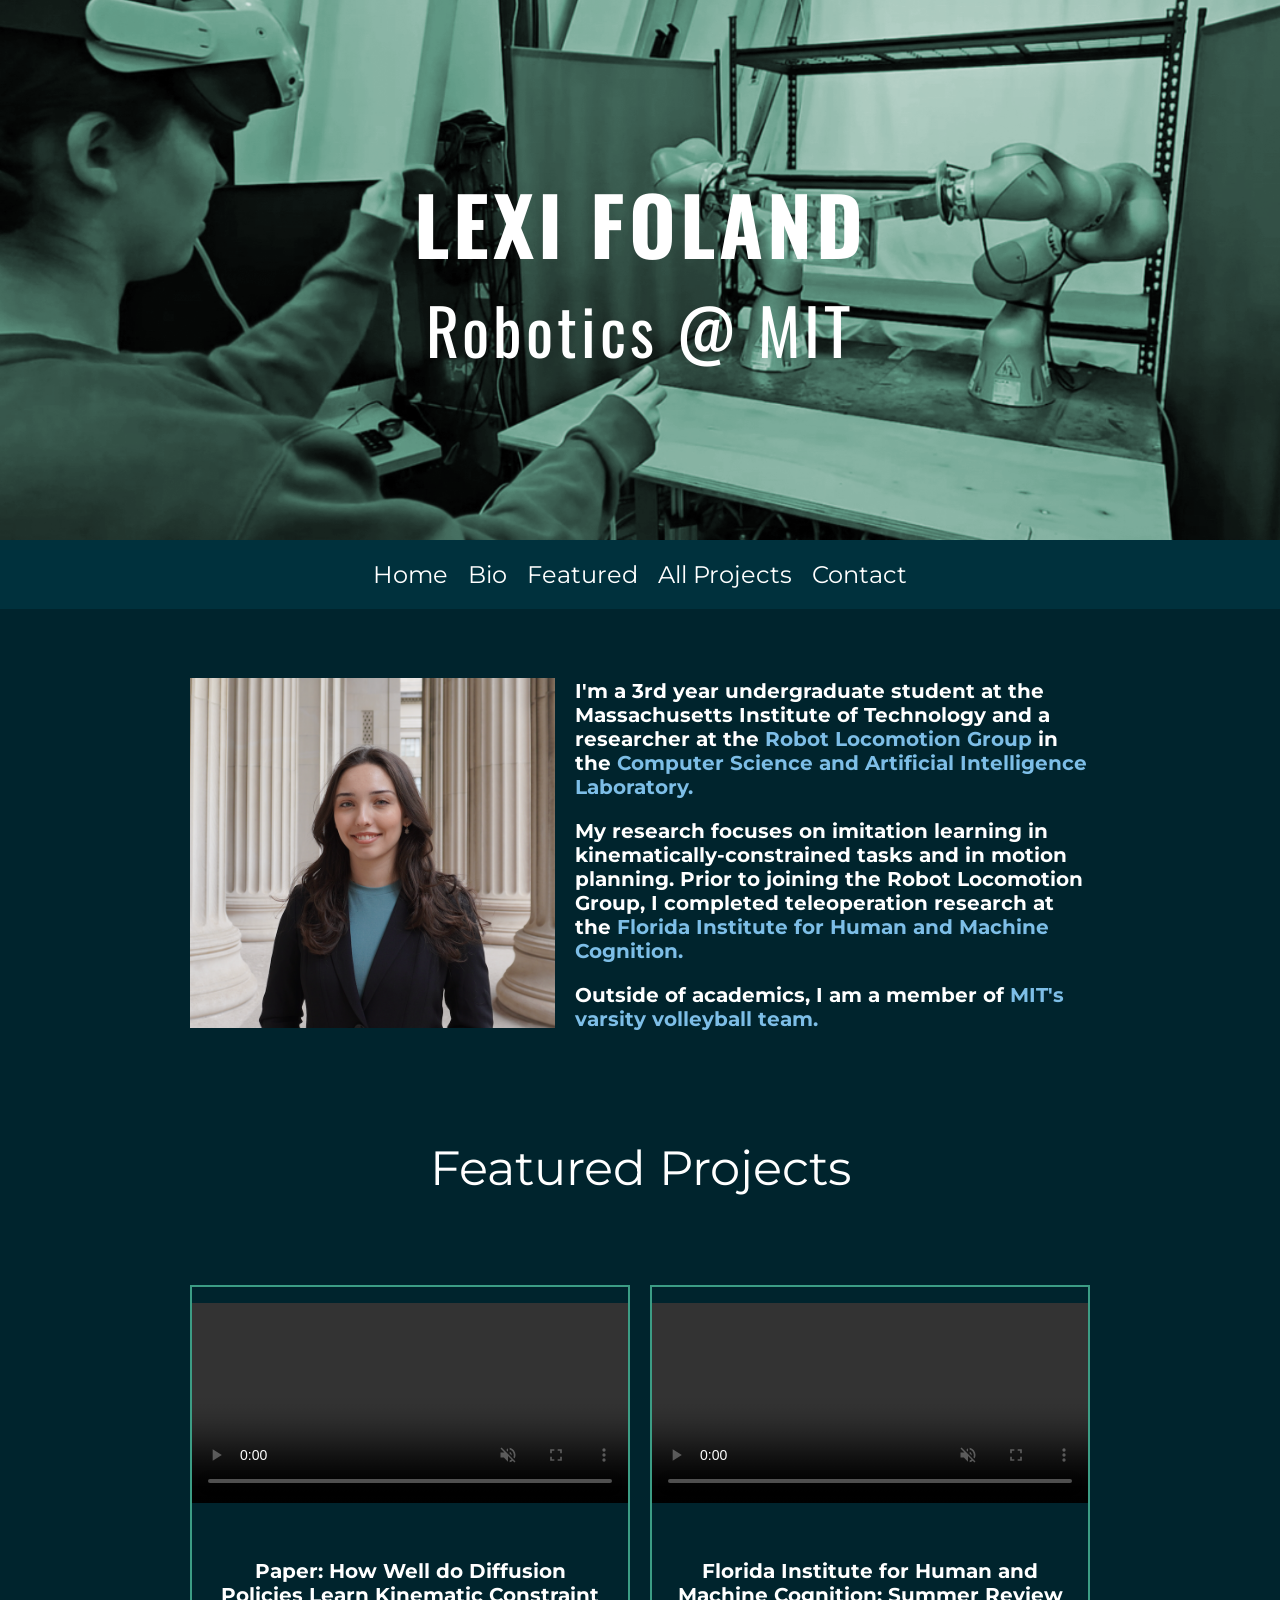
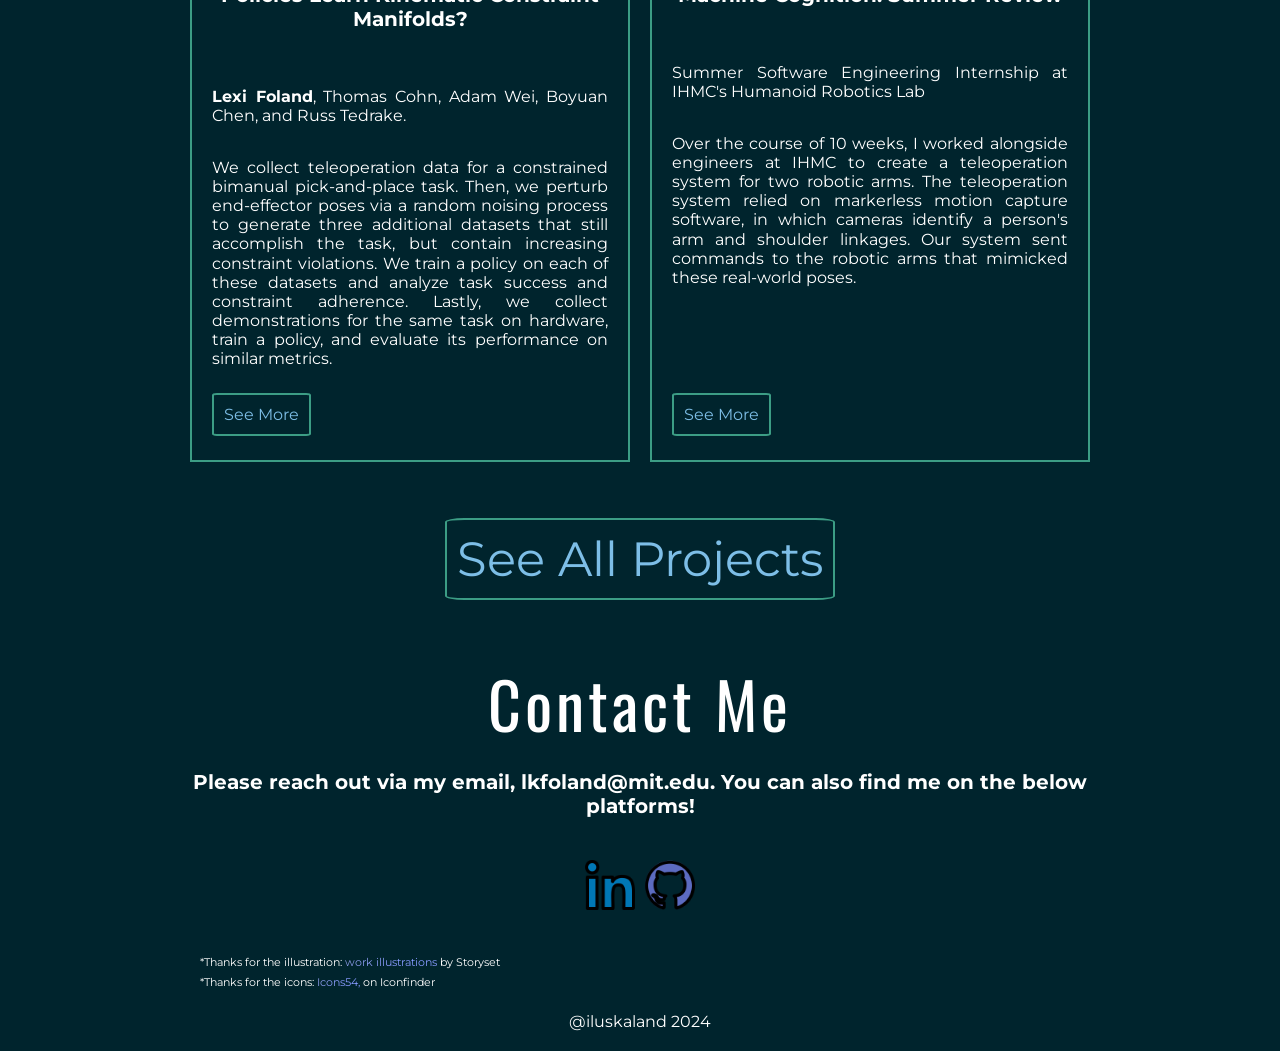
==== commit 074a1614: "Updated headshot" ====
--- a/index.html
+++ b/index.html
@@ -91,7 +91,7 @@
 
     <section id="about-me" class="wrapper">
         <section class="margin-auto">
-            <img class="max-width max-height" src="assets/self_portrait.png" alt="about-me-logo">
+            <img class="max-width max-height" src="assets/headshot.png" alt="about-me-logo">
         </section>
         <section class="align-center">
             <p class="bold">I'm a 3rd year undergraduate student at the Massachusetts Institute of Technology and a researcher at the <a href="https://locomotion.csail.mit.edu/">Robot Locomotion Group</a> in the <a href="https://www.csail.mit.edu/">Computer Science and Artificial Intelligence Laboratory.</a></p>
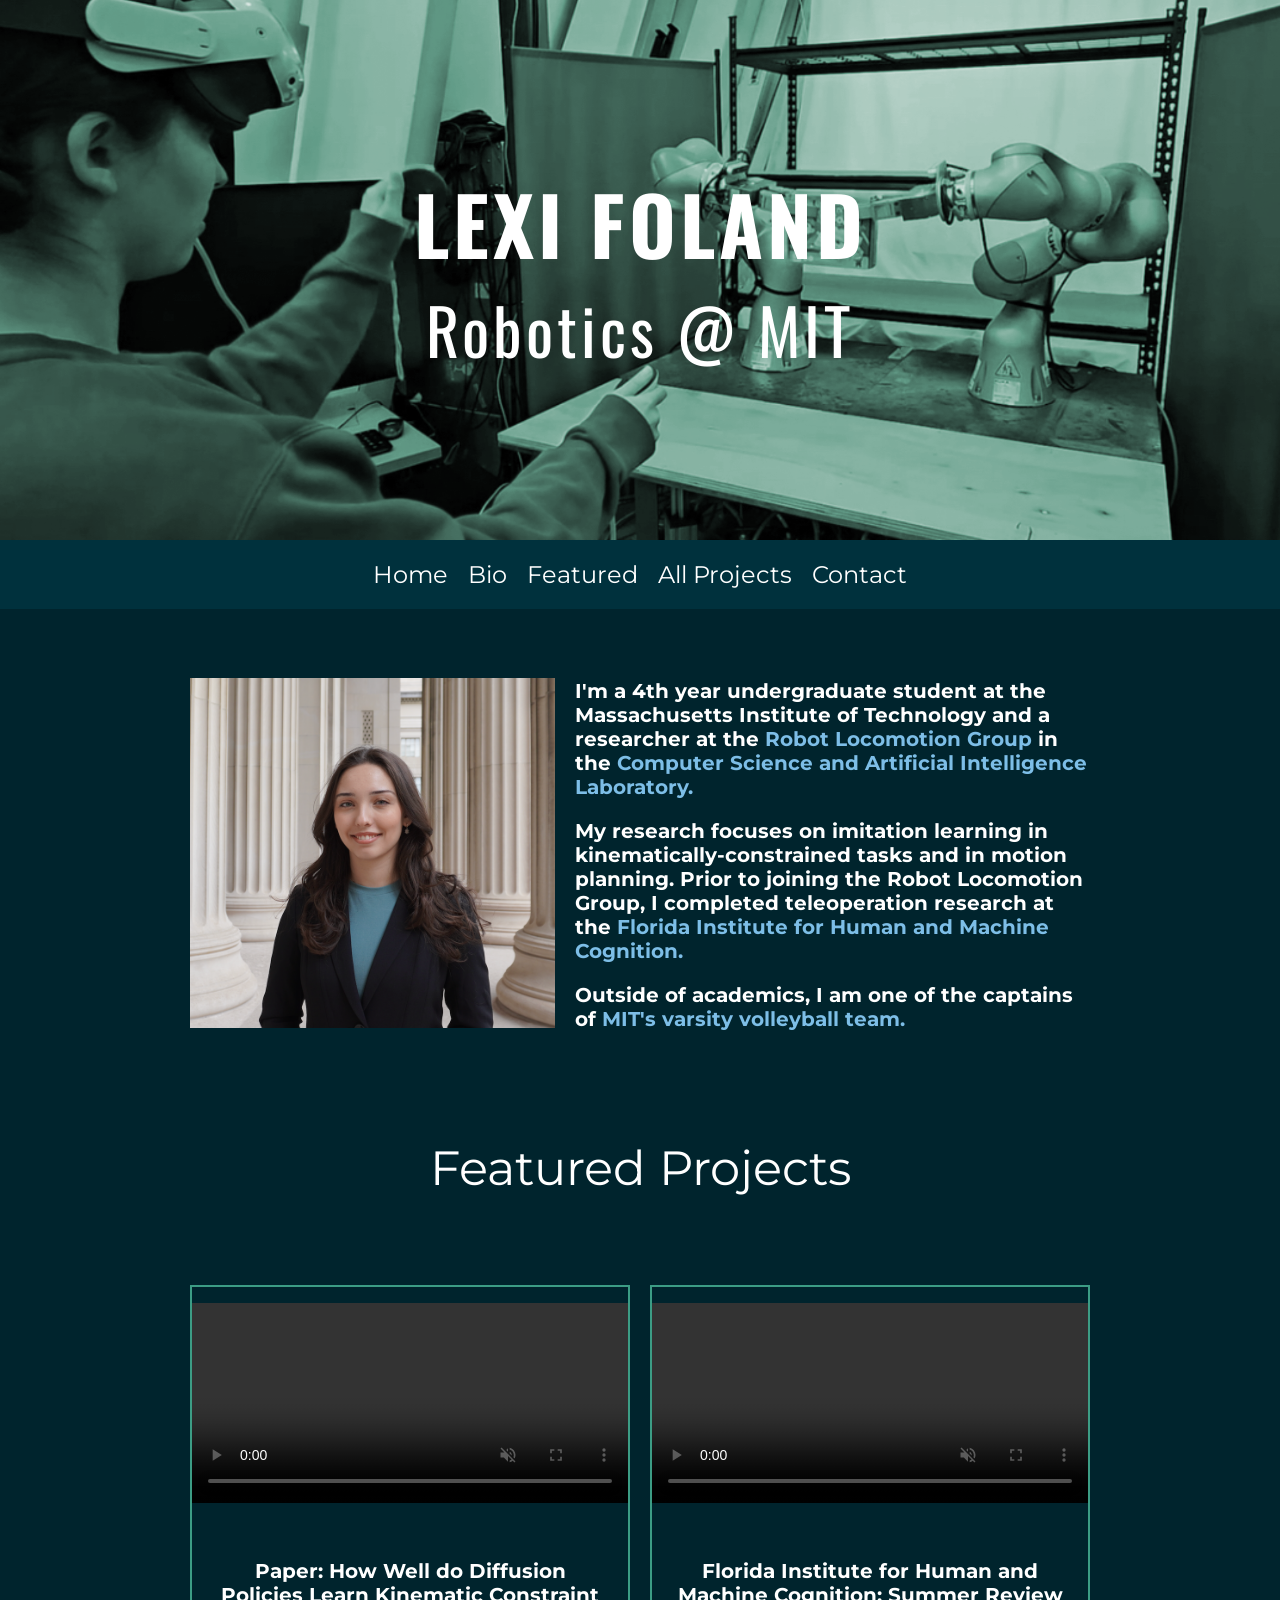
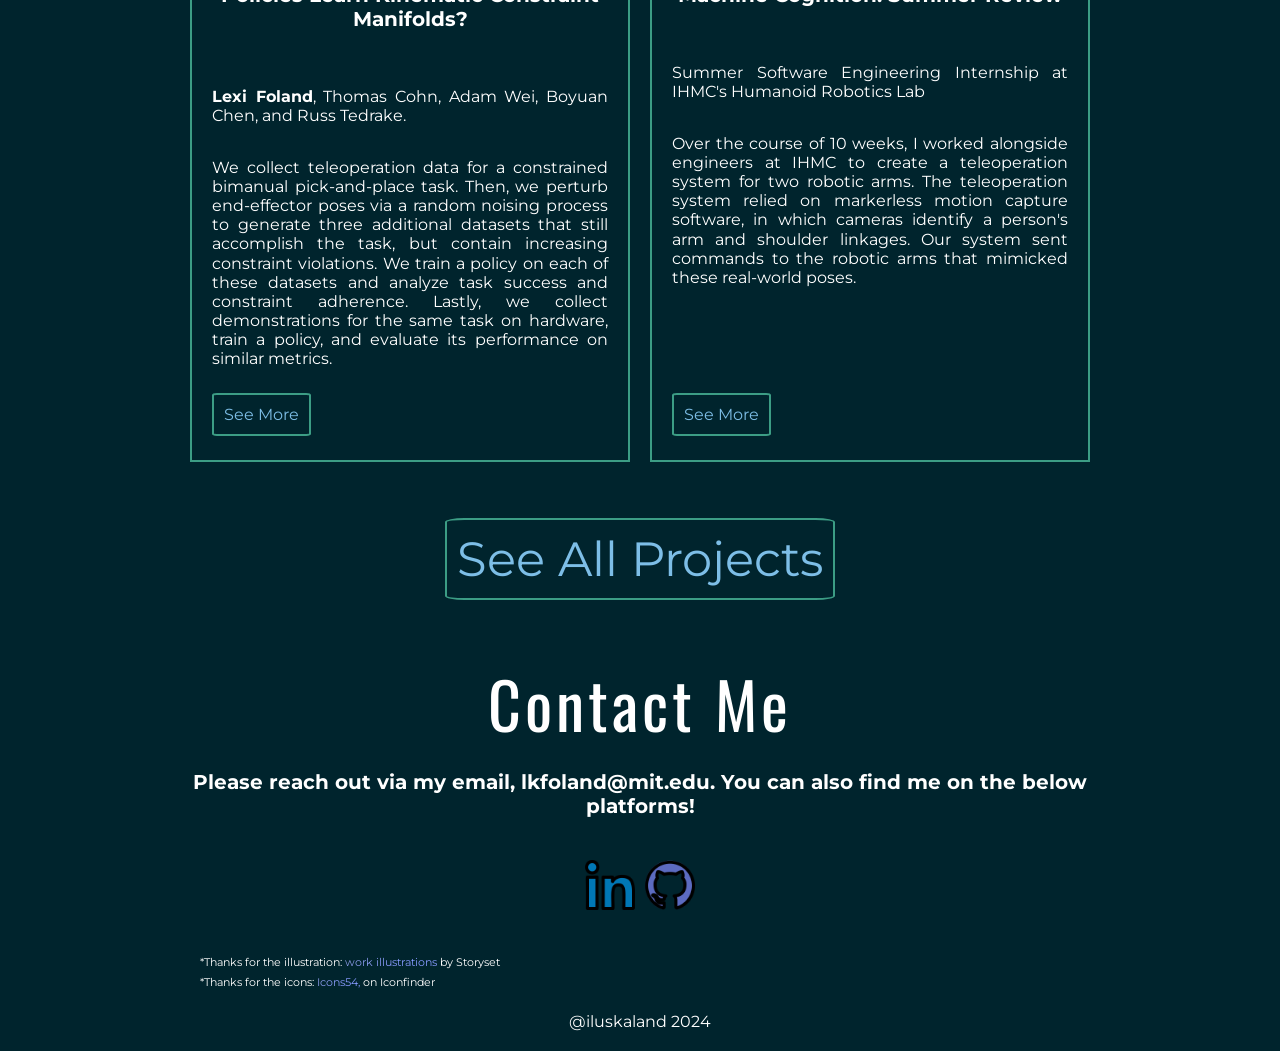
==== commit 8bfc0e16: "Update bio for senior year" ====
--- a/index.html
+++ b/index.html
@@ -94,9 +94,9 @@
             <img class="max-width max-height" src="assets/headshot.png" alt="about-me-logo">
         </section>
         <section class="align-center">
-            <p class="bold">I'm a 3rd year undergraduate student at the Massachusetts Institute of Technology and a researcher at the <a href="https://locomotion.csail.mit.edu/">Robot Locomotion Group</a> in the <a href="https://www.csail.mit.edu/">Computer Science and Artificial Intelligence Laboratory.</a></p>
+            <p class="bold">I'm a 4th year undergraduate student at the Massachusetts Institute of Technology and a researcher at the <a href="https://locomotion.csail.mit.edu/">Robot Locomotion Group</a> in the <a href="https://www.csail.mit.edu/">Computer Science and Artificial Intelligence Laboratory.</a></p>
             <p class="bold">My research focuses on imitation learning in kinematically-constrained tasks and in motion planning. Prior to joining the Robot Locomotion Group, I completed teleoperation research at the <a href="https://robots.ihmc.us/">Florida Institute for Human and Machine Cognition.</a></p>
-            <p class="bold">Outside of academics, I am a member of <a href="https://mitathletics.com/sports/womens-volleyball">MIT's varsity volleyball team. </a></p>
+            <p class="bold">Outside of academics, I am one of the captains of <a href="https://mitathletics.com/sports/womens-volleyball">MIT's varsity volleyball team. </a></p>
             <p class="bold"></p>
         </section>
     </section>
